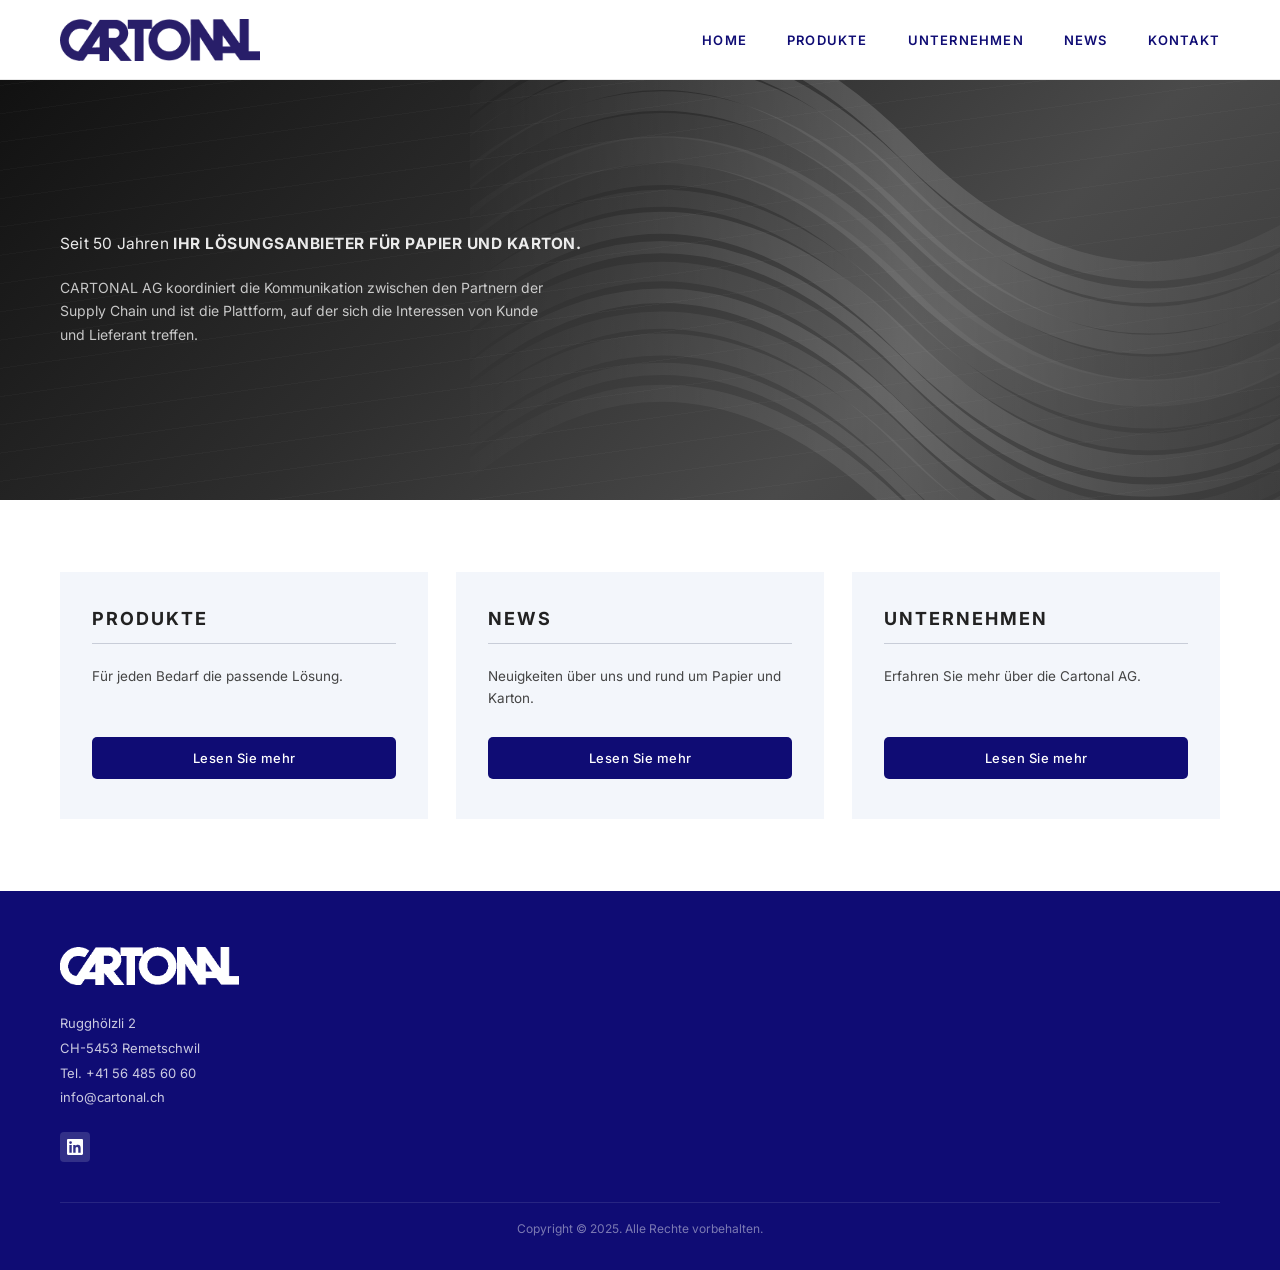
==== index.html @ 162fbcc3 "Initial commit: Cartonal AG website" ====
<!DOCTYPE html>
<html lang="de">
<head>
<meta charset="UTF-8">
<meta name="viewport" content="width=device-width, initial-scale=1.0">
<title>CARTONAL AG - Ihre Drehscheibe für Papier und Karton</title>
<meta name="description" content="CARTONAL AG – seit 1973 Ihr führender Partner für Papier und Karton in der Schweiz. Verpackung, Grafisch, Spezialitäten.">
<link href="https://fonts.googleapis.com/css2?family=Inter:wght@500;600;700&display=swap" rel="stylesheet">
<link rel="stylesheet" href="style.css">
</head>
<body>

<!-- HEADER -->
<header>
  <a href="index.html"><img src="logo.png" alt="Cartonal AG" class="logo-img" width="200" height="42"></a>
  <button class="hamburger" onclick="document.querySelector('nav').classList.toggle('open')" aria-label="Menu">
    <span></span><span></span><span></span>
  </button>
  <nav>
    <div class="nav-item"><a href="index.html">HOME</a></div>
    <div class="nav-item">
      <a href="produkte.html">PRODUKTE</a>
      <div class="dropdown">
        <a href="verpackung.html">Verpackung</a>
        <a href="grafisch.html">Grafisch</a>
        <a href="spezialitaten.html">Spezialitäten</a>
      </div>
    </div>
    <div class="nav-item">
      <a href="unternehmen.html">UNTERNEHMEN</a>
      <div class="dropdown">
        <a href="unternehmen.html">Über uns</a>
      </div>
    </div>
    <div class="nav-item"><a href="news.html">NEWS</a></div>
    <div class="nav-item"><a href="kontakt.html">KONTAKT</a></div>
  </nav>
</header>

<!-- HERO -->
<section class="hero">
  <div class="hero-bg"></div>
  <div class="hero-waves">
    <svg viewBox="0 0 800 500" preserveAspectRatio="xMidYMid slice" xmlns="http://www.w3.org/2000/svg">
      <defs>
        <linearGradient id="wg1" x1="0" y1="0" x2="1" y2="0">
          <stop offset="0%" stop-color="#888" stop-opacity="0"/>
          <stop offset="50%" stop-color="#aaa" stop-opacity="0.6"/>
          <stop offset="100%" stop-color="#666" stop-opacity="0.2"/>
        </linearGradient>
        <linearGradient id="wg2" x1="0" y1="0" x2="1" y2="0">
          <stop offset="0%" stop-color="#777" stop-opacity="0"/>
          <stop offset="50%" stop-color="#999" stop-opacity="0.5"/>
          <stop offset="100%" stop-color="#555" stop-opacity="0.1"/>
        </linearGradient>
      </defs>
      <path d="M0,250 Q200,50 400,250 Q600,450 800,250" stroke="url(#wg1)" stroke-width="18" fill="none"/>
      <path d="M0,230 Q200,30 400,230 Q600,430 800,230" stroke="url(#wg2)" stroke-width="14" fill="none"/>
      <path d="M0,270 Q200,70 400,270 Q600,470 800,270" stroke="url(#wg1)" stroke-width="10" fill="none"/>
      <path d="M0,210 Q200,10 400,210 Q600,410 800,210" stroke="url(#wg2)" stroke-width="18" fill="none"/>
      <path d="M0,190 Q200,-10 400,190 Q600,390 800,190" stroke="url(#wg1)" stroke-width="22" fill="none"/>
      <path d="M0,290 Q200,90 400,290 Q600,490 800,290" stroke="url(#wg2)" stroke-width="16" fill="none"/>
      <path d="M0,310 Q200,110 400,310 Q600,510 800,310" stroke="url(#wg1)" stroke-width="12" fill="none"/>
      <path d="M0,170 Q200,-30 400,170 Q600,370 800,170" stroke="url(#wg2)" stroke-width="20" fill="none"/>
      <path d="M0,150 Q200,-50 400,150 Q600,350 800,150" stroke="url(#wg1)" stroke-width="16" fill="none"/>
      <path d="M0,330 Q200,130 400,330 Q600,530 800,330" stroke="url(#wg2)" stroke-width="14" fill="none"/>
      <path d="M0,130 Q200,-70 400,130 Q600,330 800,130" stroke="url(#wg1)" stroke-width="22" fill="none"/>
      <path d="M0,350 Q200,150 400,350 Q600,550 800,350" stroke="url(#wg2)" stroke-width="18" fill="none"/>
      <path d="M0,110 Q200,-90 400,110 Q600,310 800,110" stroke="url(#wg1)" stroke-width="12" fill="none"/>
      <path d="M0,370 Q200,170 400,370 Q600,570 800,370" stroke="url(#wg2)" stroke-width="10" fill="none"/>
      <path d="M0,90  Q200,-110 400,90 Q600,290 800,90"  stroke="url(#wg1)" stroke-width="16" fill="none"/>
      <path d="M0,390 Q200,190 400,390 Q600,590 800,390" stroke="url(#wg2)" stroke-width="14" fill="none"/>
    </svg>
  </div>
  <div class="hero-content">
    <p class="tagline">Seit 50 Jahren <strong>IHR LÖSUNGSANBIETER FÜR PAPIER UND KARTON.</strong></p>
    <p class="body">CARTONAL AG koordiniert die Kommunikation zwischen den Partnern der Supply Chain und ist die Plattform, auf der sich die Interessen von Kunde und Lieferant treffen.</p>
  </div>
</section>

<!-- CARDS -->
<section class="cards-section">
  <div class="card">
    <h2>Produkte</h2>
    <div class="divider"></div>
    <p>Für jeden Bedarf die passende Lösung.</p>
    <a href="produkte.html" class="btn btn-block">Lesen Sie mehr</a>
  </div>
  <div class="card">
    <h2>News</h2>
    <div class="divider"></div>
    <p>Neuigkeiten über uns und rund um Papier und Karton.</p>
    <a href="news.html" class="btn btn-block">Lesen Sie mehr</a>
  </div>
  <div class="card">
    <h2>Unternehmen</h2>
    <div class="divider"></div>
    <p>Erfahren Sie mehr über die Cartonal AG.</p>
    <a href="unternehmen.html" class="btn btn-block">Lesen Sie mehr</a>
  </div>
</section>

<!-- FOOTER -->
<footer>
  <a href="index.html">
    <img src="logo-weiss.png" alt="Cartonal" class="footer-logo-img">
  </a>
  <div class="footer-address">
    Rugghölzli 2<br>
    CH-5453 Remetschwil<br>
    Tel. +41 56 485 60 60<br>
    <a href="mailto:info@cartonal.ch">info@cartonal.ch</a>
  </div>
  <a href="https://www.linkedin.com/company/cartonal-ag/" target="_blank" class="linkedin-icon" title="LinkedIn">
    <svg viewBox="0 0 24 24" xmlns="http://www.w3.org/2000/svg">
      <path d="M20.447 20.452h-3.554v-5.569c0-1.328-.027-3.037-1.852-3.037-1.853 0-2.136 1.445-2.136 2.939v5.667H9.351V9h3.414v1.561h.046c.477-.9 1.637-1.85 3.37-1.85 3.601 0 4.267 2.37 4.267 5.455v6.286zM5.337 7.433a2.062 2.062 0 0 1-2.063-2.065 2.064 2.064 0 1 1 2.063 2.065zm1.782 13.019H3.555V9h3.564v11.452zM22.225 0H1.771C.792 0 0 .774 0 1.729v20.542C0 23.227.792 24 1.771 24h20.451C23.2 24 24 23.227 24 22.271V1.729C24 .774 23.2 0 22.222 0h.003z"/>
    </svg>
  </a>
  <div class="copyright">Copyright &copy; 2025. Alle Rechte vorbehalten.</div>
</footer>

</body>
</html>
---- style.css ----
*, *::before, *::after { box-sizing: border-box; margin: 0; padding: 0; }

:root {
  --navy: #0f0c74;
  --navy-dark: #0b0960;
  --gray-bg: #f3f6fb;
  --text: #313131;
  --text-light: #555;
}

body {
  font-family: 'Inter', sans-serif;
  color: var(--text);
  background: #fff;
}

/* ── HEADER ── */
header {
  display: flex;
  align-items: center;
  justify-content: space-between;
  padding: 0 60px;
  height: 80px;
  background: #fff;
  border-bottom: 1px solid #e8e8e8;
  position: sticky;
  top: 0;
  z-index: 100;
}

.logo-img {
  width: 200px;
  height: 42px;
  display: block;
}

nav {
  display: flex;
  align-items: center;
  gap: 40px;
}

nav .nav-item {
  position: relative;
}

nav a {
  font-size: 13px;
  font-weight: 600;
  letter-spacing: 1.2px;
  text-transform: uppercase;
  color: var(--navy);
  text-decoration: none;
  display: flex;
  align-items: center;
  gap: 5px;
  transition: opacity .2s;
  padding: 4px 0;
}

nav a:hover { opacity: .65; }

/* Dropdown */
.dropdown {
  position: absolute;
  top: 100%;
  left: 0;
  min-width: 180px;
  background: #fff;
  border: 1px solid #e8e8e8;
  box-shadow: 0 8px 24px rgba(0,0,0,0.10);
  display: none;
  flex-direction: column;
  padding: 10px 0 6px;
  z-index: 200;
}

.nav-item:hover .dropdown { display: flex; }

.dropdown a {
  font-size: 12.5px;
  font-weight: 500;
  letter-spacing: 0.8px;
  color: var(--text);
  padding: 10px 20px;
  display: block;
  text-transform: none;
  transition: background .15s;
}

.dropdown a:hover {
  background: var(--gray-bg);
  opacity: 1;
}

/* Hamburger (mobile) */
.hamburger {
  display: none;
  flex-direction: column;
  gap: 5px;
  cursor: pointer;
  background: none;
  border: none;
  padding: 4px;
}
.hamburger span {
  display: block;
  width: 24px;
  height: 2px;
  background: var(--navy);
  transition: all .25s;
}

/* ── HERO ── */
.hero {
  position: relative;
  height: 420px;
  background: #2a2a2a;
  overflow: hidden;
  display: flex;
  align-items: center;
}

.hero-bg {
  position: absolute;
  inset: 0;
  background:
    repeating-linear-gradient(
      -8deg,
      rgba(255,255,255,0.025) 0px,
      rgba(255,255,255,0.025) 1px,
      transparent 1px,
      transparent 28px
    ),
    linear-gradient(135deg, #111111 0%, #2e2e2e 40%, #4a4a4a 70%, #3a3a3a 100%);
}

.hero-waves {
  position: absolute;
  right: -60px;
  top: -40px;
  width: 68%;
  height: 145%;
  opacity: 0.5;
}

.hero-waves svg {
  width: 100%;
  height: 100%;
}

.hero-content {
  position: relative;
  z-index: 2;
  padding: 0 60px;
  max-width: 680px;
}

.hero-content p.tagline {
  font-size: 15.5px;
  color: rgba(255,255,255,0.90);
  margin-bottom: 20px;
  line-height: 1.45;
  letter-spacing: 0.2px;
}

.hero-content p.tagline strong {
  font-weight: 700;
  letter-spacing: 0.5px;
}

.hero-content p.body {
  font-size: 14px;
  color: rgba(255,255,255,0.75);
  line-height: 1.7;
  max-width: 500px;
}

/* ── HOME CARDS ── */
.cards-section {
  padding: 72px 60px;
  display: flex;
  justify-content: center;
  gap: 28px;
}

.card {
  background: var(--gray-bg);
  padding: 36px 32px 40px;
  flex: 1;
  max-width: 380px;
  min-height: 240px;
  display: flex;
  flex-direction: column;
}

.card h2 {
  font-size: 18px;
  font-weight: 700;
  letter-spacing: 2px;
  color: #222;
  text-transform: uppercase;
  margin-bottom: 14px;
}

.card .divider {
  width: 100%;
  height: 1px;
  background: #c8cdd8;
  margin-bottom: 22px;
}

.card p {
  font-size: 13.5px;
  color: #444;
  line-height: 1.6;
  flex: 1;
  margin-bottom: 28px;
}

.btn {
  display: inline-block;
  padding: 13px 28px;
  background: var(--navy);
  color: #fff !important;
  font-family: 'Inter', sans-serif;
  font-size: 13px;
  font-weight: 500;
  letter-spacing: .5px;
  text-align: center;
  border: none;
  cursor: pointer;
  text-decoration: none;
  border-radius: 5px;
  transition: background .2s;
}

.btn:hover { background: var(--navy-dark); }

.btn-block {
  display: block;
  width: 100%;
}

/* ── PAGE CONTENT ── */
.page-content {
  max-width: 1200px;
  margin: 0 auto;
  padding: 56px 60px 80px;
}

.page-content h1 {
  color: var(--navy);
  font-size: 36px;
  font-weight: 700;
  margin-bottom: 18px;
}

.page-content h2 {
  color: var(--navy);
  font-size: 32px;
  font-weight: 700;
  margin-bottom: 16px;
  margin-top: 48px;
}

.page-content h3 {
  color: var(--navy);
  font-size: 20px;
  font-weight: 700;
  margin-bottom: 12px;
  margin-top: 32px;
}

.page-content p {
  font-size: 14.5px;
  line-height: 1.75;
  color: var(--text);
  margin-bottom: 16px;
}

.page-content a {
  color: var(--navy);
}

.page-content ul {
  padding-left: 22px;
  margin-bottom: 20px;
}

.page-content ul li {
  font-size: 14.5px;
  line-height: 1.75;
  margin-bottom: 10px;
  color: var(--text);
}

/* ── MEDIA TEXT ── */
.media-text {
  display: grid;
  grid-template-columns: 1fr 1fr;
  gap: 48px;
  align-items: center;
  margin-bottom: 56px;
}

.media-text.media-right .media-text__media { order: 2; }
.media-text.media-right .media-text__content { order: 1; }

.media-text__media img {
  width: 100%;
  height: 320px;
  object-fit: cover;
  display: block;
}

.media-text__content {
  padding: 8px 0;
}

/* ── SEPARATOR ── */
.separator {
  border: none;
  border-top: 1px solid #d0d5e0;
  margin: 40px 0 28px;
}

/* ── CTA BLOCK ── */
.cta-block {
  margin-top: 8px;
}

.cta-block p {
  font-size: 14px;
  margin-bottom: 14px;
  color: var(--text);
}

/* ── PRODUKTE GRID ── */
.products-grid {
  display: grid;
  grid-template-columns: repeat(3, 1fr);
  gap: 28px;
  margin-top: 32px;
}

.product-tile {
  position: relative;
  overflow: hidden;
  min-height: 240px;
  display: flex;
  align-items: flex-end;
}

.product-tile img {
  position: absolute;
  inset: 0;
  width: 100%;
  height: 100%;
  object-fit: cover;
}

.product-tile .tile-overlay {
  position: relative;
  z-index: 2;
  width: 100%;
  padding: 24px 20px;
  background: linear-gradient(to top, rgba(0,0,0,0.7) 0%, transparent 100%);
}

.product-tile .tile-btn {
  display: inline-block;
  padding: 10px 22px;
  background: var(--navy);
  color: #fff;
  font-size: 13px;
  font-weight: 600;
  letter-spacing: 1px;
  text-decoration: none;
  border-radius: 4px;
  transition: background .2s;
}

.product-tile .tile-btn:hover { background: var(--navy-dark); }

/* ── DOWNLOADS ── */
.downloads {
  display: flex;
  flex-wrap: wrap;
  gap: 12px;
  margin-top: 8px;
}

/* ── CONTACT LAYOUT ── */
.contact-grid {
  display: grid;
  grid-template-columns: 1fr 1fr;
  gap: 64px;
  margin-top: 8px;
}

.contact-info h2 {
  font-size: 22px;
  color: var(--navy);
  margin-bottom: 20px;
  margin-top: 0;
}

.contact-info p {
  font-size: 14.5px;
  line-height: 1.9;
  margin-bottom: 6px;
}

.contact-info a {
  color: var(--navy);
  text-decoration: none;
}

.contact-info a:hover { text-decoration: underline; }

.contact-form {
  display: flex;
  flex-direction: column;
  gap: 16px;
}

.contact-form h2 {
  font-size: 22px;
  color: var(--navy);
  margin-bottom: 4px;
  margin-top: 0;
}

.form-row {
  display: grid;
  grid-template-columns: 1fr 1fr;
  gap: 16px;
}

.form-group {
  display: flex;
  flex-direction: column;
  gap: 6px;
}

.form-group label {
  font-size: 13px;
  font-weight: 600;
  color: rgba(0,0,0,0.85);
  letter-spacing: 0.3px;
}

.form-group input,
.form-group textarea,
.form-group select {
  padding: 10px 14px;
  border: 1px solid rgba(0,0,0,0.25);
  border-radius: 3px;
  font-family: 'Inter', sans-serif;
  font-size: 14px;
  color: rgba(0,0,0,0.7);
  background: #fff;
  outline: none;
  transition: border-color .2s;
}

.form-group input:focus,
.form-group textarea:focus {
  border-color: var(--navy);
}

.form-group textarea {
  resize: vertical;
  min-height: 120px;
}

.form-submit {
  margin-top: 4px;
}

/* ── NEWS ITEMS ── */
.news-item {
  display: grid;
  grid-template-columns: 320px 1fr;
  gap: 48px;
  align-items: center;
  margin-bottom: 48px;
  padding-bottom: 48px;
  border-bottom: 1px solid #e8e8e8;
}

.news-item:last-of-type {
  border-bottom: none;
}

.news-item img {
  width: 100%;
  height: 220px;
  object-fit: cover;
}

.news-item h2 {
  font-size: 20px;
  color: var(--navy);
  margin-bottom: 12px;
  margin-top: 0;
}

.news-item p {
  font-size: 14.5px;
  line-height: 1.7;
  color: var(--text);
}

/* ── FOOTER ── */
footer {
  background: var(--navy);
  padding: 56px 60px 34px;
  color: rgba(255,255,255,0.85);
}

.footer-logo-img {
  height: 38px;
  width: auto;
  display: block;
  margin-bottom: 26px;
  filter: brightness(0) invert(1);
}

.footer-address {
  font-size: 13px;
  line-height: 1.9;
  color: rgba(255,255,255,0.78);
  margin-bottom: 22px;
}

.footer-address a {
  color: rgba(255,255,255,0.78);
  text-decoration: none;
}

.footer-address a:hover { text-decoration: underline; }

.linkedin-icon {
  display: inline-flex;
  align-items: center;
  justify-content: center;
  width: 30px;
  height: 30px;
  background: rgba(255,255,255,0.15);
  border-radius: 4px;
  cursor: pointer;
  transition: background .2s;
  margin-bottom: 40px;
  text-decoration: none;
}

.linkedin-icon:hover { background: rgba(255,255,255,0.28); }

.linkedin-icon svg {
  width: 16px;
  height: 16px;
  fill: #fff;
}

.copyright {
  text-align: center;
  font-size: 12px;
  color: rgba(255,255,255,0.45);
  padding-top: 18px;
  border-top: 1px solid rgba(255,255,255,0.1);
}

/* ── RESPONSIVE ── */
@media (max-width: 900px) {
  header { padding: 0 24px; }

  nav { display: none; }
  nav.open { display: flex; flex-direction: column; position: absolute; top: 80px; left: 0; right: 0; background: #fff; border-bottom: 1px solid #e8e8e8; padding: 16px 24px 24px; gap: 0; z-index: 200; }
  nav.open .nav-item { width: 100%; }
  nav.open .nav-item > a { padding: 12px 0; border-bottom: 1px solid #f0f0f0; }
  nav.open .dropdown { position: static; display: flex; box-shadow: none; border: none; padding: 0 0 0 16px; }

  .hamburger { display: flex; }

  .hero { height: auto; padding: 48px 24px; }
  .hero-content { padding: 0; max-width: 100%; }
  .hero-waves { display: none; }

  .cards-section { flex-direction: column; padding: 40px 24px; align-items: center; }
  .card { max-width: 100%; width: 100%; }

  .page-content { padding: 36px 24px 60px; }
  .page-header { padding: 32px 24px 24px; }

  .media-text { grid-template-columns: 1fr; gap: 24px; }
  .media-text.media-right .media-text__media { order: 0; }
  .media-text.media-right .media-text__content { order: 0; }

  .products-grid { grid-template-columns: 1fr 1fr; }

  .contact-grid { grid-template-columns: 1fr; gap: 36px; }

  .news-item { grid-template-columns: 1fr; gap: 20px; }

  footer { padding: 40px 24px 24px; }
}

@media (max-width: 560px) {
  .products-grid { grid-template-columns: 1fr; }
  .form-row { grid-template-columns: 1fr; }
}
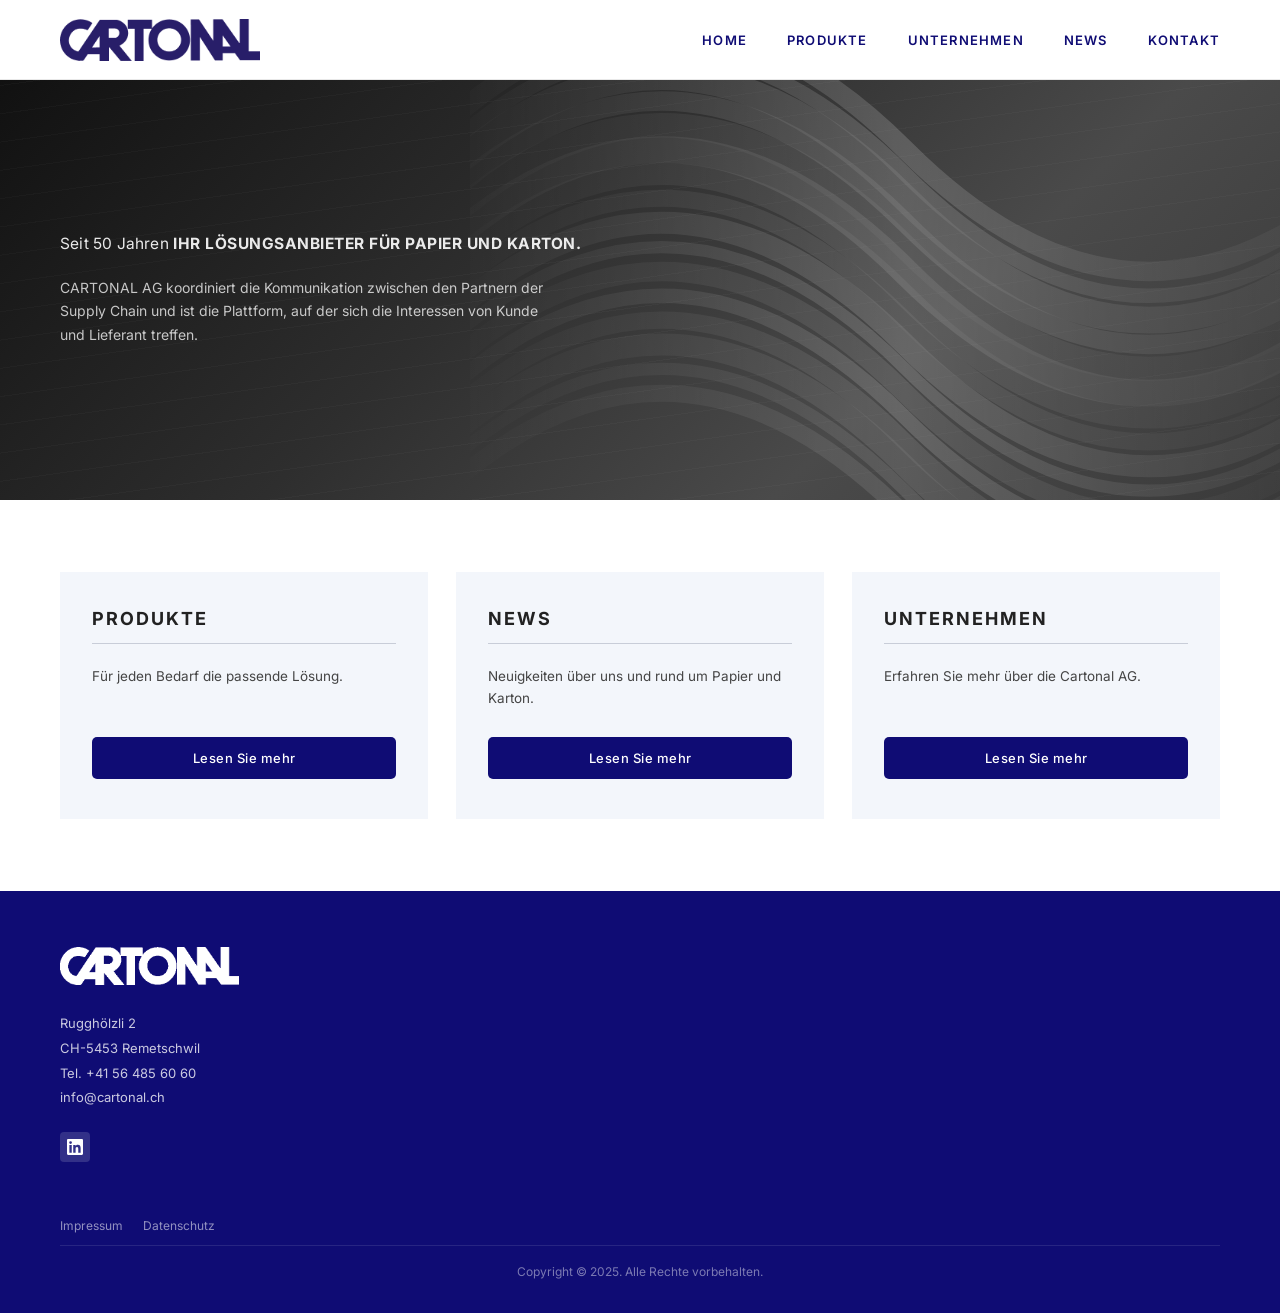
==== commit b76880d9: "Add Datenschutz page, footer links on all pages, fix datenschutz link in form" ====
--- a/index.html
+++ b/index.html
@@ -116,6 +116,7 @@
       <path d="M20.447 20.452h-3.554v-5.569c0-1.328-.027-3.037-1.852-3.037-1.853 0-2.136 1.445-2.136 2.939v5.667H9.351V9h3.414v1.561h.046c.477-.9 1.637-1.85 3.37-1.85 3.601 0 4.267 2.37 4.267 5.455v6.286zM5.337 7.433a2.062 2.062 0 0 1-2.063-2.065 2.064 2.064 0 1 1 2.063 2.065zm1.782 13.019H3.555V9h3.564v11.452zM22.225 0H1.771C.792 0 0 .774 0 1.729v20.542C0 23.227.792 24 1.771 24h20.451C23.2 24 24 23.227 24 22.271V1.729C24 .774 23.2 0 22.222 0h.003z"/>
     </svg>
   </a>
+  <div class="footer-links"><a href="impressum.html">Impressum</a><a href="datenschutz.html">Datenschutz</a></div>
   <div class="copyright">Copyright &copy; 2025. Alle Rechte vorbehalten.</div>
 </footer>
 
--- a/style.css
+++ b/style.css
@@ -479,6 +479,14 @@
   margin-top: 4px;
 }
 
+.field-error {
+  display: block;
+  font-size: 12px;
+  color: #c0392b;
+  margin-top: 4px;
+  min-height: 16px;
+}
+
 /* ── NEWS ITEMS ── */
 .news-item {
   display: grid;
@@ -564,6 +572,21 @@
   fill: #fff;
 }
 
+.footer-links {
+  display: flex;
+  gap: 20px;
+  margin-bottom: 12px;
+  margin-top: 16px;
+}
+
+.footer-links a {
+  font-size: 12px;
+  color: rgba(255,255,255,0.55);
+  text-decoration: none;
+}
+
+.footer-links a:hover { color: #fff; text-decoration: underline; }
+
 .copyright {
   text-align: center;
   font-size: 12px;
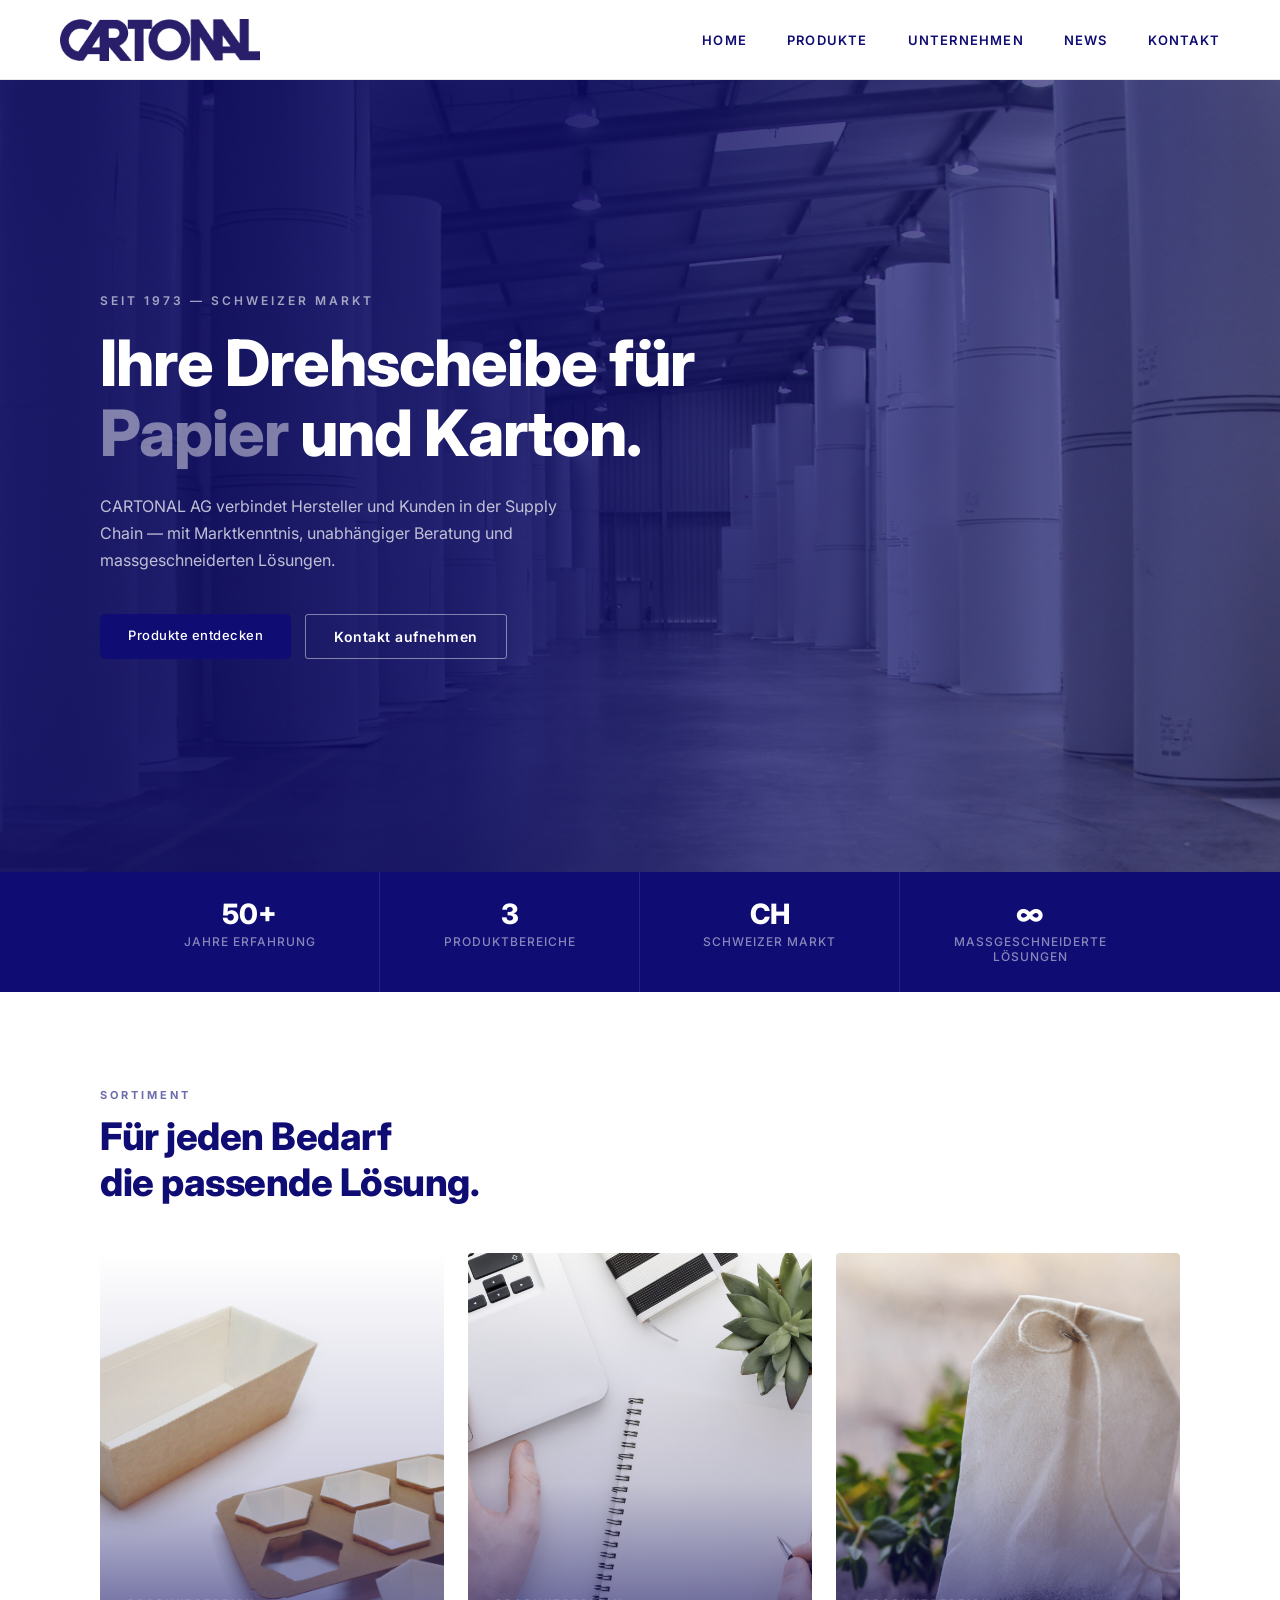
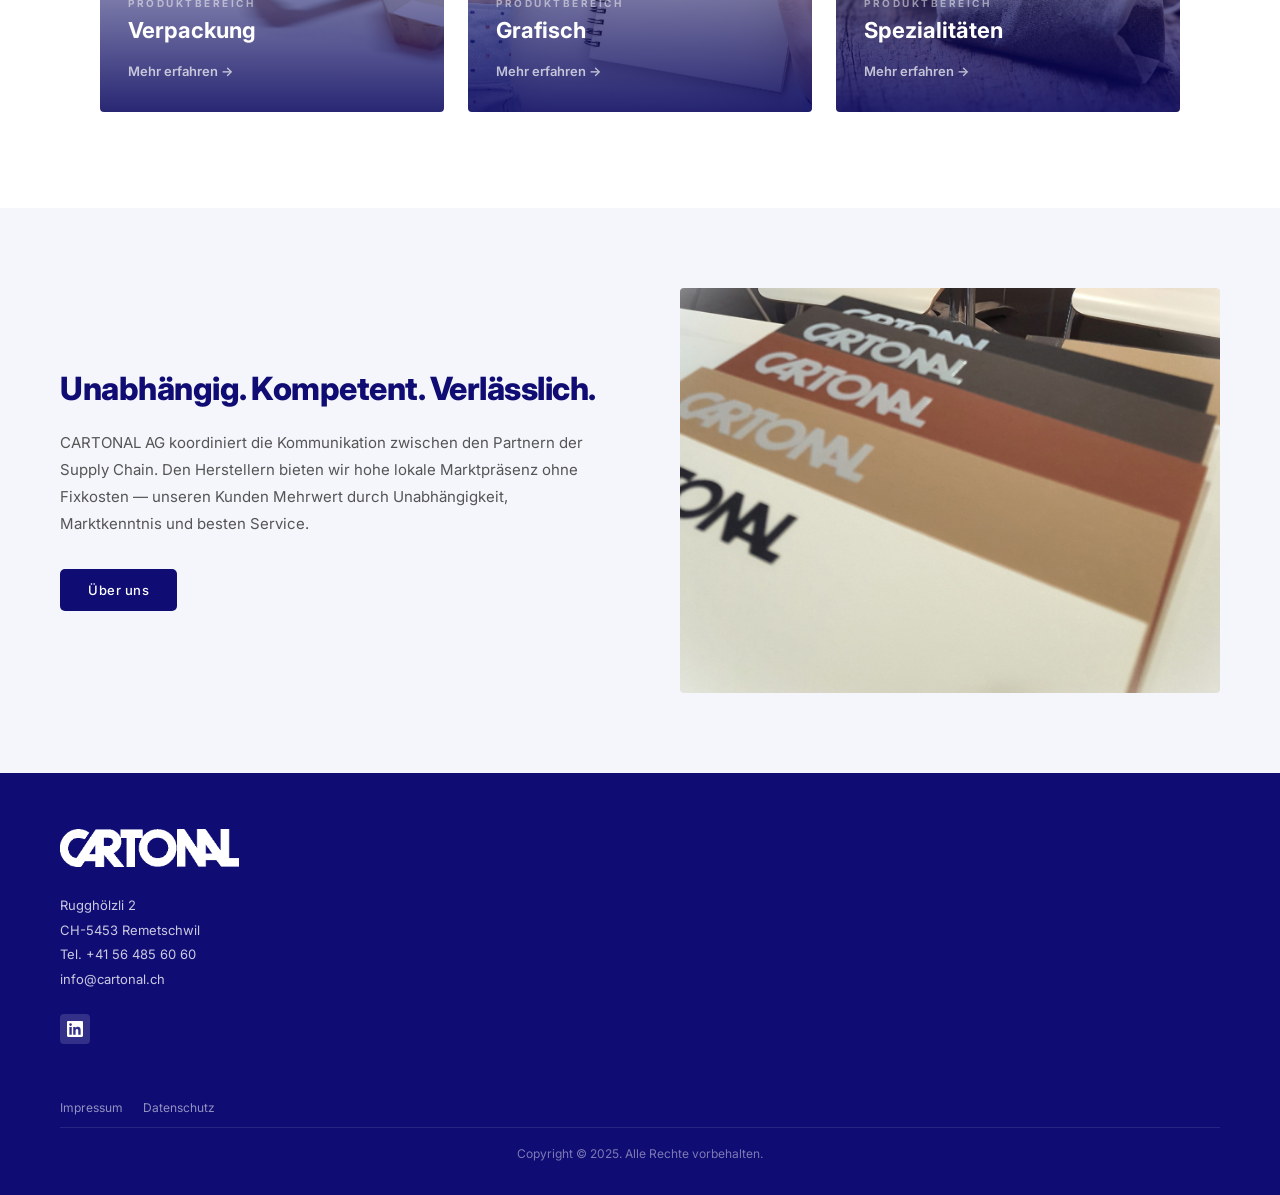
==== commit 2361b33d: "Redesign homepage: full hero image, stats bar, image product cards, info strip" ====
--- a/index.html
+++ b/index.html
@@ -5,8 +5,296 @@
 <meta name="viewport" content="width=device-width, initial-scale=1.0">
 <title>CARTONAL AG - Ihre Drehscheibe für Papier und Karton</title>
 <meta name="description" content="CARTONAL AG – seit 1973 Ihr führender Partner für Papier und Karton in der Schweiz. Verpackung, Grafisch, Spezialitäten.">
-<link href="https://fonts.googleapis.com/css2?family=Inter:wght@500;600;700&display=swap" rel="stylesheet">
+<link href="https://fonts.googleapis.com/css2?family=Inter:wght@400;500;600;700;800&display=swap" rel="stylesheet">
 <link rel="stylesheet" href="style.css">
+<style>
+
+/* ── HERO ─────────────────────────────────────────── */
+.hero {
+  position: relative;
+  height: 88vh;
+  min-height: 560px;
+  display: flex;
+  align-items: center;
+  overflow: hidden;
+}
+
+.hero-img {
+  position: absolute;
+  inset: 0;
+  width: 100%;
+  height: 100%;
+  object-fit: cover;
+  object-position: center;
+}
+
+.hero-overlay {
+  position: absolute;
+  inset: 0;
+  background: linear-gradient(100deg, rgba(11,9,96,0.88) 40%, rgba(11,9,96,0.45) 100%);
+}
+
+.hero-content {
+  position: relative;
+  z-index: 2;
+  max-width: 1200px;
+  width: 100%;
+  margin: 0 auto;
+  padding: 0 60px;
+}
+
+.hero-eyebrow {
+  font-size: 12px;
+  font-weight: 600;
+  letter-spacing: 3px;
+  text-transform: uppercase;
+  color: rgba(255,255,255,0.6);
+  margin-bottom: 20px;
+}
+
+.hero-title {
+  font-size: clamp(36px, 5vw, 64px);
+  font-weight: 800;
+  color: #fff;
+  line-height: 1.1;
+  max-width: 640px;
+  margin-bottom: 24px;
+  letter-spacing: -1px;
+}
+
+.hero-title span {
+  color: rgba(255,255,255,0.45);
+}
+
+.hero-sub {
+  font-size: 16px;
+  color: rgba(255,255,255,0.72);
+  max-width: 480px;
+  line-height: 1.7;
+  margin-bottom: 40px;
+}
+
+.hero-actions {
+  display: flex;
+  gap: 14px;
+  flex-wrap: wrap;
+}
+
+.btn-outline {
+  display: inline-block;
+  padding: 13px 28px;
+  border: 1.5px solid rgba(255,255,255,0.45);
+  color: #fff;
+  font-size: 14px;
+  font-weight: 600;
+  letter-spacing: 0.5px;
+  text-decoration: none;
+  border-radius: 3px;
+  transition: border-color .2s, background .2s;
+}
+.btn-outline:hover {
+  border-color: #fff;
+  background: rgba(255,255,255,0.08);
+}
+
+/* ── STATS BAR ────────────────────────────────────── */
+.stats-bar {
+  background: var(--navy);
+  display: flex;
+  justify-content: center;
+  gap: 0;
+}
+
+.stat {
+  flex: 1;
+  max-width: 260px;
+  text-align: center;
+  padding: 28px 20px;
+  border-right: 1px solid rgba(255,255,255,0.1);
+}
+.stat:last-child { border-right: none; }
+
+.stat-number {
+  font-size: 28px;
+  font-weight: 800;
+  color: #fff;
+  line-height: 1;
+  margin-bottom: 6px;
+}
+
+.stat-label {
+  font-size: 12px;
+  font-weight: 500;
+  color: rgba(255,255,255,0.5);
+  letter-spacing: 1px;
+  text-transform: uppercase;
+}
+
+/* ── PRODUCT CARDS ────────────────────────────────── */
+.products-section {
+  padding: 96px 60px;
+  max-width: 1200px;
+  margin: 0 auto;
+}
+
+.section-label {
+  font-size: 11px;
+  font-weight: 700;
+  letter-spacing: 3px;
+  text-transform: uppercase;
+  color: var(--navy);
+  margin-bottom: 12px;
+  opacity: 0.6;
+}
+
+.section-title {
+  font-size: clamp(26px, 3vw, 38px);
+  font-weight: 800;
+  color: var(--navy);
+  letter-spacing: -0.5px;
+  margin-bottom: 48px;
+  line-height: 1.2;
+}
+
+.product-grid {
+  display: grid;
+  grid-template-columns: repeat(3, 1fr);
+  gap: 24px;
+}
+
+.product-card {
+  position: relative;
+  overflow: hidden;
+  border-radius: 4px;
+  text-decoration: none;
+  display: block;
+  aspect-ratio: 3/4;
+  background: #111;
+}
+
+.product-card img {
+  width: 100%;
+  height: 100%;
+  object-fit: cover;
+  display: block;
+  transition: transform .5s ease;
+}
+
+.product-card:hover img {
+  transform: scale(1.05);
+}
+
+.product-card-overlay {
+  position: absolute;
+  inset: 0;
+  background: linear-gradient(to top, rgba(11,9,96,0.88) 0%, rgba(11,9,96,0.2) 50%, transparent 100%);
+  transition: background .3s;
+}
+
+.product-card:hover .product-card-overlay {
+  background: linear-gradient(to top, rgba(11,9,96,0.95) 0%, rgba(11,9,96,0.35) 60%, transparent 100%);
+}
+
+.product-card-body {
+  position: absolute;
+  bottom: 0;
+  left: 0;
+  right: 0;
+  padding: 32px 28px;
+}
+
+.product-card-tag {
+  font-size: 10px;
+  font-weight: 700;
+  letter-spacing: 2.5px;
+  text-transform: uppercase;
+  color: rgba(255,255,255,0.5);
+  margin-bottom: 8px;
+}
+
+.product-card-title {
+  font-size: 22px;
+  font-weight: 700;
+  color: #fff;
+  margin-bottom: 16px;
+  line-height: 1.2;
+}
+
+.product-card-arrow {
+  display: inline-flex;
+  align-items: center;
+  gap: 8px;
+  font-size: 13px;
+  font-weight: 600;
+  color: rgba(255,255,255,0.7);
+  transition: color .2s, gap .2s;
+}
+.product-card:hover .product-card-arrow {
+  color: #fff;
+  gap: 12px;
+}
+
+/* ── INFO STRIP ───────────────────────────────────── */
+.info-strip {
+  background: #f4f6fb;
+  padding: 80px 60px;
+}
+
+.info-strip-inner {
+  max-width: 1200px;
+  margin: 0 auto;
+  display: grid;
+  grid-template-columns: 1fr 1fr;
+  gap: 80px;
+  align-items: center;
+}
+
+.info-strip-text h2 {
+  font-size: clamp(24px, 2.5vw, 34px);
+  font-weight: 800;
+  color: var(--navy);
+  letter-spacing: -0.5px;
+  line-height: 1.25;
+  margin-bottom: 20px;
+}
+
+.info-strip-text p {
+  font-size: 15px;
+  color: #555;
+  line-height: 1.8;
+  margin-bottom: 32px;
+}
+
+.info-strip-img {
+  border-radius: 4px;
+  overflow: hidden;
+  aspect-ratio: 4/3;
+}
+.info-strip-img img {
+  width: 100%;
+  height: 100%;
+  object-fit: cover;
+  display: block;
+}
+
+/* ── RESPONSIVE ───────────────────────────────────── */
+@media (max-width: 900px) {
+  .hero-content { padding: 0 24px; }
+  .stats-bar { flex-wrap: wrap; }
+  .stat { flex: 1 1 50%; border-right: none; border-bottom: 1px solid rgba(255,255,255,0.1); }
+  .products-section { padding: 60px 24px; }
+  .product-grid { grid-template-columns: 1fr; gap: 16px; }
+  .product-card { aspect-ratio: 16/9; }
+  .info-strip { padding: 60px 24px; }
+  .info-strip-inner { grid-template-columns: 1fr; gap: 40px; }
+  .info-strip-img { order: -1; }
+}
+
+@media (max-width: 560px) {
+  .hero { height: 100svh; }
+  .hero-title { font-size: 32px; }
+}
+</style>
 </head>
 <body>
 
@@ -39,66 +327,92 @@
 
 <!-- HERO -->
 <section class="hero">
-  <div class="hero-bg"></div>
-  <div class="hero-waves">
-    <svg viewBox="0 0 800 500" preserveAspectRatio="xMidYMid slice" xmlns="http://www.w3.org/2000/svg">
-      <defs>
-        <linearGradient id="wg1" x1="0" y1="0" x2="1" y2="0">
-          <stop offset="0%" stop-color="#888" stop-opacity="0"/>
-          <stop offset="50%" stop-color="#aaa" stop-opacity="0.6"/>
-          <stop offset="100%" stop-color="#666" stop-opacity="0.2"/>
-        </linearGradient>
-        <linearGradient id="wg2" x1="0" y1="0" x2="1" y2="0">
-          <stop offset="0%" stop-color="#777" stop-opacity="0"/>
-          <stop offset="50%" stop-color="#999" stop-opacity="0.5"/>
-          <stop offset="100%" stop-color="#555" stop-opacity="0.1"/>
-        </linearGradient>
-      </defs>
-      <path d="M0,250 Q200,50 400,250 Q600,450 800,250" stroke="url(#wg1)" stroke-width="18" fill="none"/>
-      <path d="M0,230 Q200,30 400,230 Q600,430 800,230" stroke="url(#wg2)" stroke-width="14" fill="none"/>
-      <path d="M0,270 Q200,70 400,270 Q600,470 800,270" stroke="url(#wg1)" stroke-width="10" fill="none"/>
-      <path d="M0,210 Q200,10 400,210 Q600,410 800,210" stroke="url(#wg2)" stroke-width="18" fill="none"/>
-      <path d="M0,190 Q200,-10 400,190 Q600,390 800,190" stroke="url(#wg1)" stroke-width="22" fill="none"/>
-      <path d="M0,290 Q200,90 400,290 Q600,490 800,290" stroke="url(#wg2)" stroke-width="16" fill="none"/>
-      <path d="M0,310 Q200,110 400,310 Q600,510 800,310" stroke="url(#wg1)" stroke-width="12" fill="none"/>
-      <path d="M0,170 Q200,-30 400,170 Q600,370 800,170" stroke="url(#wg2)" stroke-width="20" fill="none"/>
-      <path d="M0,150 Q200,-50 400,150 Q600,350 800,150" stroke="url(#wg1)" stroke-width="16" fill="none"/>
-      <path d="M0,330 Q200,130 400,330 Q600,530 800,330" stroke="url(#wg2)" stroke-width="14" fill="none"/>
-      <path d="M0,130 Q200,-70 400,130 Q600,330 800,130" stroke="url(#wg1)" stroke-width="22" fill="none"/>
-      <path d="M0,350 Q200,150 400,350 Q600,550 800,350" stroke="url(#wg2)" stroke-width="18" fill="none"/>
-      <path d="M0,110 Q200,-90 400,110 Q600,310 800,110" stroke="url(#wg1)" stroke-width="12" fill="none"/>
-      <path d="M0,370 Q200,170 400,370 Q600,570 800,370" stroke="url(#wg2)" stroke-width="10" fill="none"/>
-      <path d="M0,90  Q200,-110 400,90 Q600,290 800,90"  stroke="url(#wg1)" stroke-width="16" fill="none"/>
-      <path d="M0,390 Q200,190 400,390 Q600,590 800,390" stroke="url(#wg2)" stroke-width="14" fill="none"/>
-    </svg>
-  </div>
+  <img class="hero-img" src="Lagerhalle_Papier.jpg" alt="Cartonal Lagerhalle">
+  <div class="hero-overlay"></div>
   <div class="hero-content">
-    <p class="tagline">Seit 50 Jahren <strong>IHR LÖSUNGSANBIETER FÜR PAPIER UND KARTON.</strong></p>
-    <p class="body">CARTONAL AG koordiniert die Kommunikation zwischen den Partnern der Supply Chain und ist die Plattform, auf der sich die Interessen von Kunde und Lieferant treffen.</p>
+    <p class="hero-eyebrow">Seit 1973 — Schweizer Markt</p>
+    <h1 class="hero-title">Ihre Drehscheibe für <span>Papier</span> und Karton.</h1>
+    <p class="hero-sub">CARTONAL AG verbindet Hersteller und Kunden in der Supply Chain — mit Marktkenntnis, unabhängiger Beratung und massgeschneiderten Lösungen.</p>
+    <div class="hero-actions">
+      <a href="produkte.html" class="btn">Produkte entdecken</a>
+      <a href="kontakt.html" class="btn-outline">Kontakt aufnehmen</a>
+    </div>
   </div>
 </section>
 
-<!-- CARDS -->
-<section class="cards-section">
-  <div class="card">
-    <h2>Produkte</h2>
-    <div class="divider"></div>
-    <p>Für jeden Bedarf die passende Lösung.</p>
-    <a href="produkte.html" class="btn btn-block">Lesen Sie mehr</a>
-  </div>
-  <div class="card">
-    <h2>News</h2>
-    <div class="divider"></div>
-    <p>Neuigkeiten über uns und rund um Papier und Karton.</p>
-    <a href="news.html" class="btn btn-block">Lesen Sie mehr</a>
-  </div>
-  <div class="card">
-    <h2>Unternehmen</h2>
-    <div class="divider"></div>
-    <p>Erfahren Sie mehr über die Cartonal AG.</p>
-    <a href="unternehmen.html" class="btn btn-block">Lesen Sie mehr</a>
+<!-- STATS BAR -->
+<div class="stats-bar">
+  <div class="stat">
+    <div class="stat-number">50+</div>
+    <div class="stat-label">Jahre Erfahrung</div>
+  </div>
+  <div class="stat">
+    <div class="stat-number">3</div>
+    <div class="stat-label">Produktbereiche</div>
+  </div>
+  <div class="stat">
+    <div class="stat-number">CH</div>
+    <div class="stat-label">Schweizer Markt</div>
+  </div>
+  <div class="stat">
+    <div class="stat-number">∞</div>
+    <div class="stat-label">Massgeschneiderte Lösungen</div>
+  </div>
+</div>
+
+<!-- PRODUCTS -->
+<section class="products-section">
+  <p class="section-label">Sortiment</p>
+  <h2 class="section-title">Für jeden Bedarf<br>die passende Lösung.</h2>
+
+  <div class="product-grid">
+
+    <a href="verpackung.html" class="product-card">
+      <img src="Bakewell-1536x1024.jpg" alt="Verpackung">
+      <div class="product-card-overlay"></div>
+      <div class="product-card-body">
+        <p class="product-card-tag">Produktbereich</p>
+        <h3 class="product-card-title">Verpackung</h3>
+        <span class="product-card-arrow">Mehr erfahren →</span>
+      </div>
+    </a>
+
+    <a href="grafisch.html" class="product-card">
+      <img src="AdobeStock_276083721-scaled.jpeg" alt="Grafisch">
+      <div class="product-card-overlay"></div>
+      <div class="product-card-body">
+        <p class="product-card-tag">Produktbereich</p>
+        <h3 class="product-card-title">Grafisch</h3>
+        <span class="product-card-arrow">Mehr erfahren →</span>
+      </div>
+    </a>
+
+    <a href="spezialitaten.html" class="product-card">
+      <img src="AdobeStock_121027142-scaled.jpeg" alt="Spezialitäten">
+      <div class="product-card-overlay"></div>
+      <div class="product-card-body">
+        <p class="product-card-tag">Produktbereich</p>
+        <h3 class="product-card-title">Spezialitäten</h3>
+        <span class="product-card-arrow">Mehr erfahren →</span>
+      </div>
+    </a>
+
   </div>
 </section>
+
+<!-- INFO STRIP -->
+<div class="info-strip">
+  <div class="info-strip-inner">
+    <div class="info-strip-text">
+      <h2>Unabhängig. Kompetent. Verlässlich.</h2>
+      <p>CARTONAL AG koordiniert die Kommunikation zwischen den Partnern der Supply Chain. Den Herstellern bieten wir hohe lokale Marktpräsenz ohne Fixkosten — unseren Kunden Mehrwert durch Unabhängigkeit, Marktkenntnis und besten Service.</p>
+      <a href="unternehmen.html" class="btn">Über uns</a>
+    </div>
+    <div class="info-strip-img">
+      <img src="Cartonal_Papiere-mit-Logo-scaled.jpg" alt="Cartonal Papiere">
+    </div>
+  </div>
+</div>
 
 <!-- FOOTER -->
 <footer>
@@ -116,7 +430,10 @@
       <path d="M20.447 20.452h-3.554v-5.569c0-1.328-.027-3.037-1.852-3.037-1.853 0-2.136 1.445-2.136 2.939v5.667H9.351V9h3.414v1.561h.046c.477-.9 1.637-1.85 3.37-1.85 3.601 0 4.267 2.37 4.267 5.455v6.286zM5.337 7.433a2.062 2.062 0 0 1-2.063-2.065 2.064 2.064 0 1 1 2.063 2.065zm1.782 13.019H3.555V9h3.564v11.452zM22.225 0H1.771C.792 0 0 .774 0 1.729v20.542C0 23.227.792 24 1.771 24h20.451C23.2 24 24 23.227 24 22.271V1.729C24 .774 23.2 0 22.222 0h.003z"/>
     </svg>
   </a>
-  <div class="footer-links"><a href="impressum.html">Impressum</a><a href="datenschutz.html">Datenschutz</a></div>
+  <div class="footer-links">
+    <a href="impressum.html">Impressum</a>
+    <a href="datenschutz.html">Datenschutz</a>
+  </div>
   <div class="copyright">Copyright &copy; 2025. Alle Rechte vorbehalten.</div>
 </footer>
 
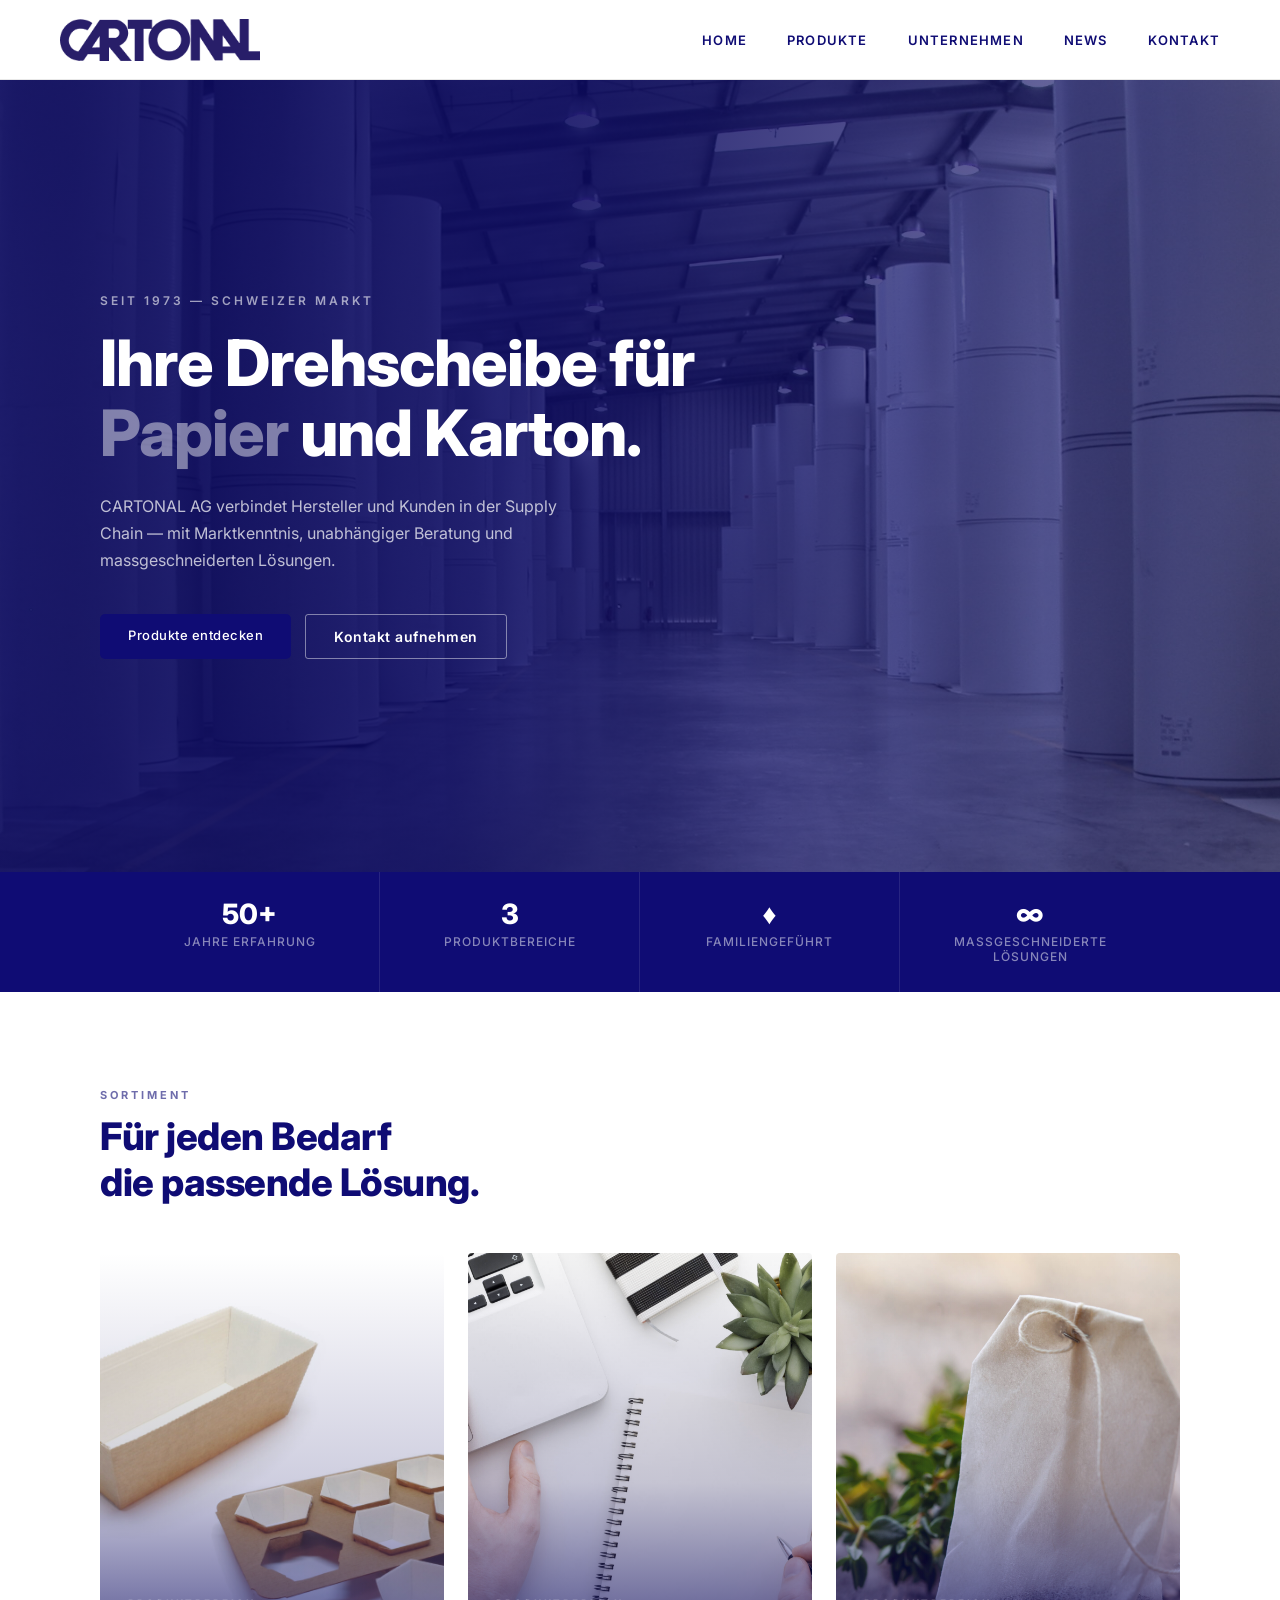
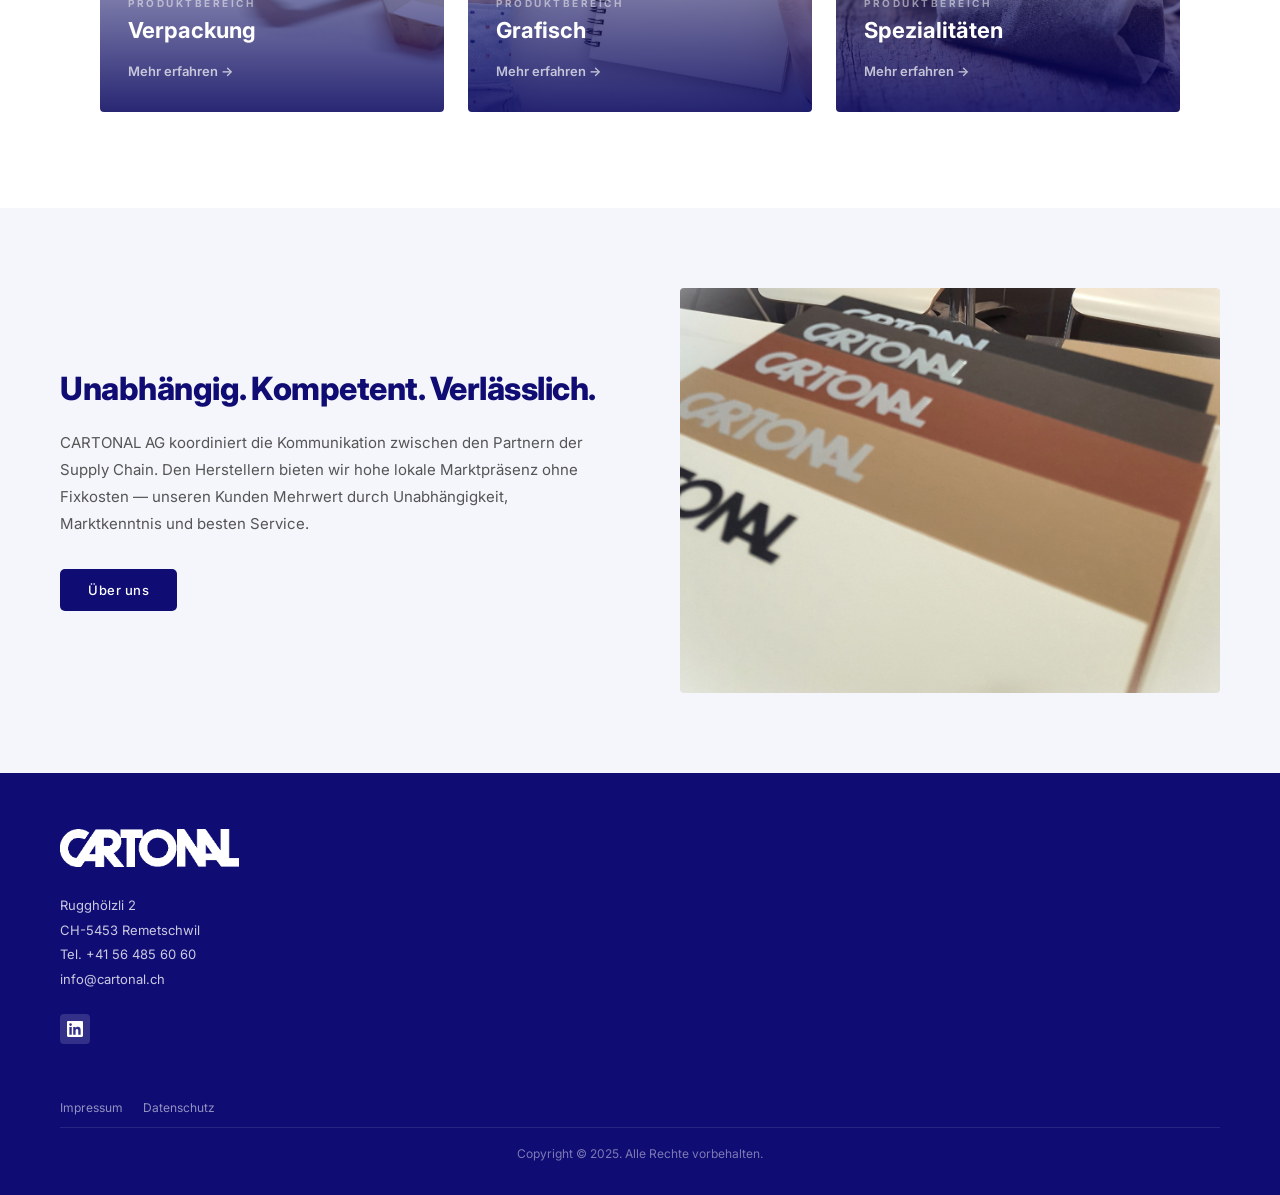
==== commit d5f0c622: "Replace CH Markt stat with Familiengeführt" ====
--- a/index.html
+++ b/index.html
@@ -351,8 +351,8 @@
     <div class="stat-label">Produktbereiche</div>
   </div>
   <div class="stat">
-    <div class="stat-number">CH</div>
-    <div class="stat-label">Schweizer Markt</div>
+    <div class="stat-number">♦</div>
+    <div class="stat-label">Familiengeführt</div>
   </div>
   <div class="stat">
     <div class="stat-number">∞</div>
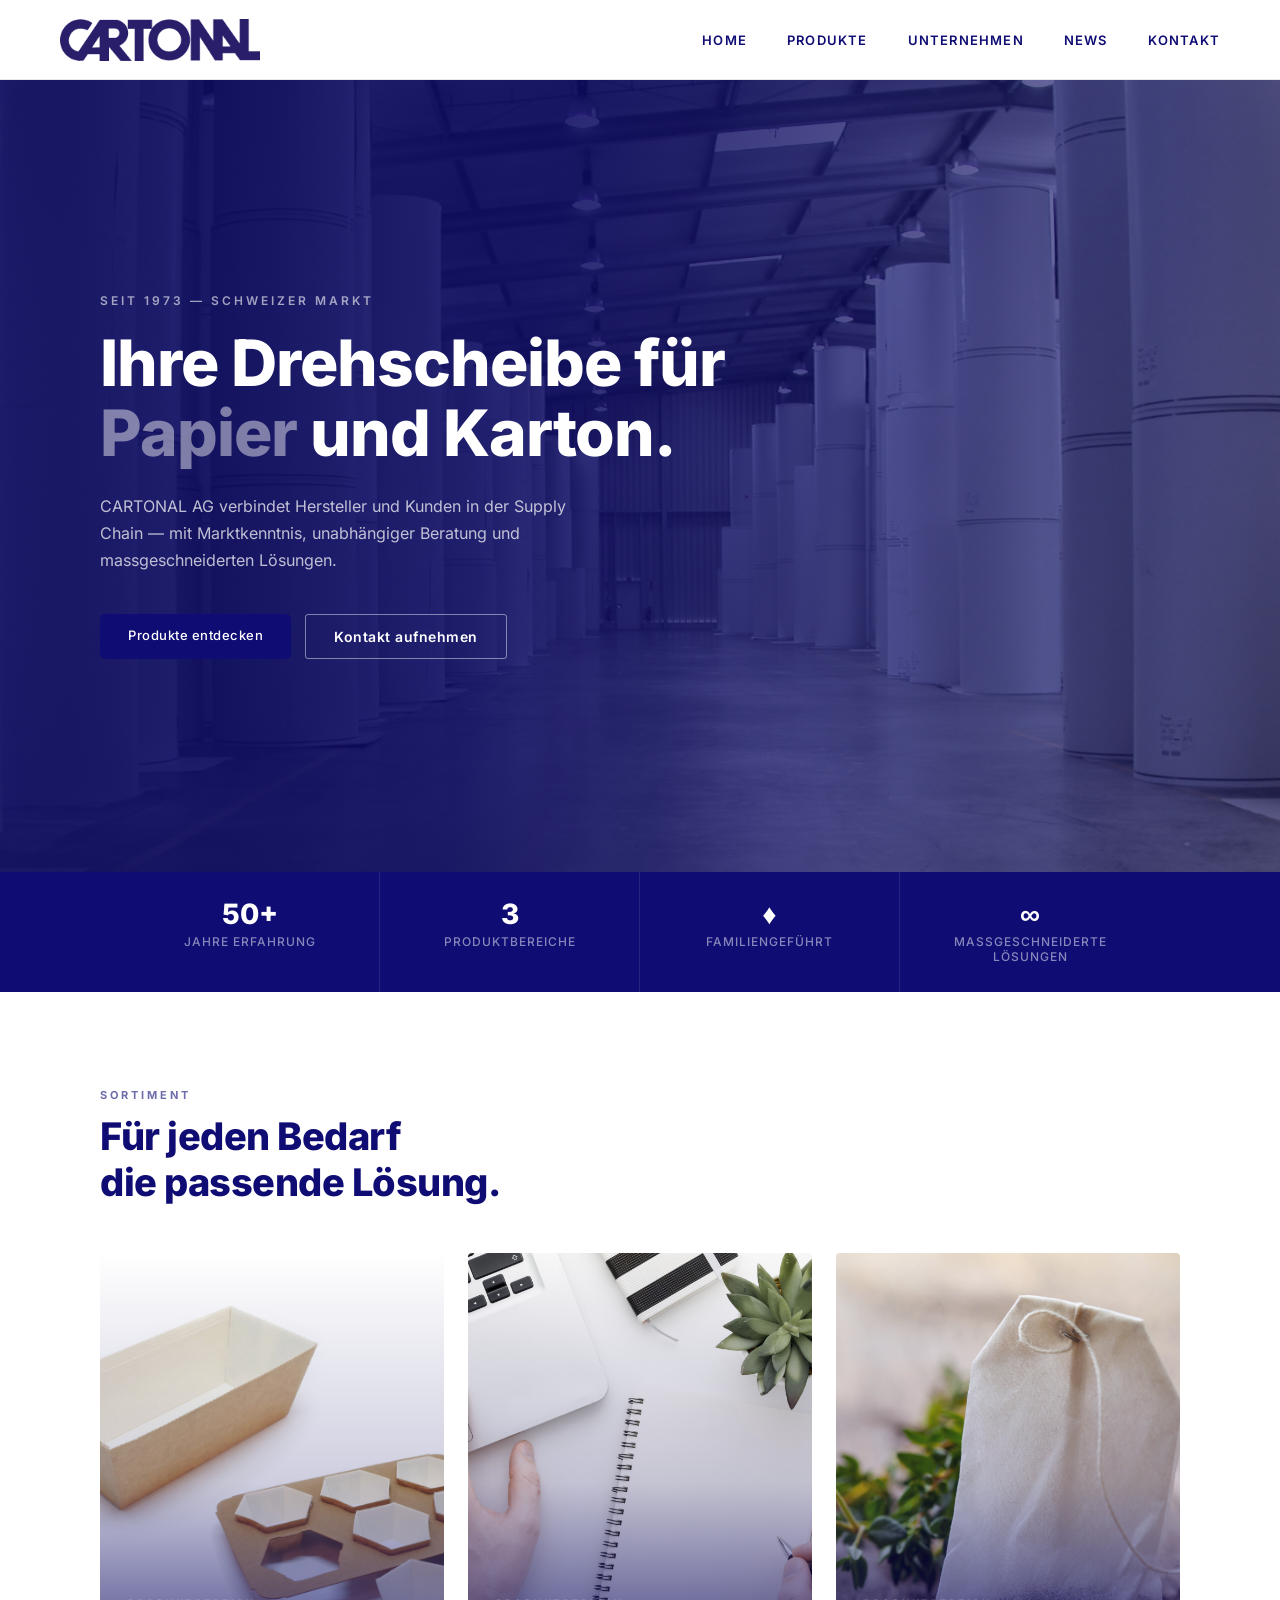
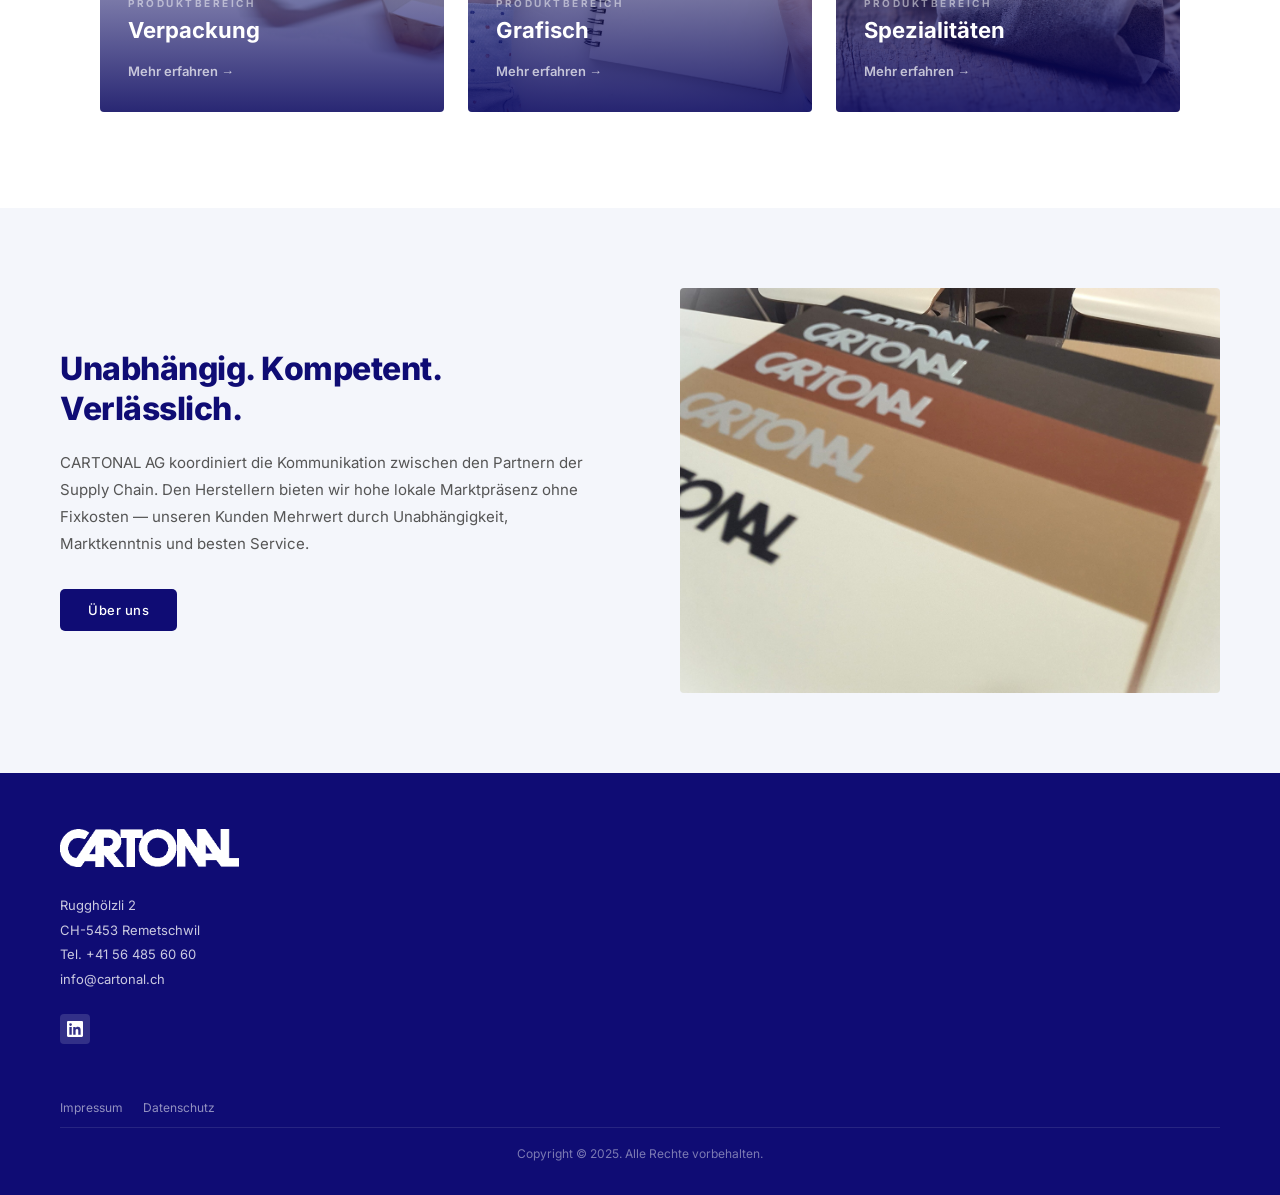
==== commit a853c47a: "Host Inter font locally to eliminate FOUC" ====
--- a/index.html
+++ b/index.html
@@ -5,7 +5,6 @@
 <meta name="viewport" content="width=device-width, initial-scale=1.0">
 <title>CARTONAL AG - Ihre Drehscheibe für Papier und Karton</title>
 <meta name="description" content="CARTONAL AG – seit 1973 Ihr führender Partner für Papier und Karton in der Schweiz. Verpackung, Grafisch, Spezialitäten.">
-<link href="https://fonts.googleapis.com/css2?family=Inter:wght@400;500;600;700;800&display=swap" rel="stylesheet">
 <link rel="stylesheet" href="style.css">
 <style>
 
--- a/style.css
+++ b/style.css
@@ -1,3 +1,20 @@
+@font-face {
+  font-family: 'Inter';
+  font-style: normal;
+  font-weight: 400 800;
+  font-display: block;
+  src: url('fonts/inter-latin-ext.woff2') format('woff2');
+  unicode-range: U+0100-02BA, U+02BD-02C5, U+02C7-02CC, U+02CE-02D7, U+02DD-02FF, U+0304, U+0308, U+0329, U+1D00-1DBF, U+1E00-1E9F, U+1EF2-1EFF, U+2020, U+20A0-20AB, U+20AD-20C0, U+2113, U+2C60-2C7F, U+A720-A7FF;
+}
+@font-face {
+  font-family: 'Inter';
+  font-style: normal;
+  font-weight: 400 800;
+  font-display: block;
+  src: url('fonts/inter-latin.woff2') format('woff2');
+  unicode-range: U+0000-00FF, U+0131, U+0152-0153, U+02BB-02BC, U+02C6, U+02DA, U+02DC, U+0304, U+0308, U+0329, U+2000-206F, U+20AC, U+2122, U+2191, U+2193, U+2212, U+2215, U+FEFF, U+FFFD;
+}
+
 *, *::before, *::after { box-sizing: border-box; margin: 0; padding: 0; }
 
 :root {
@@ -64,32 +81,43 @@
 .dropdown {
   position: absolute;
   top: 100%;
-  left: 0;
-  min-width: 180px;
+  left: -16px;
+  min-width: 200px;
   background: #fff;
-  border: 1px solid #e8e8e8;
-  box-shadow: 0 8px 24px rgba(0,0,0,0.10);
-  display: none;
+  border: none;
+  box-shadow: 0 16px 40px rgba(11,9,96,0.13), 0 2px 8px rgba(0,0,0,0.06);
+  display: flex;
   flex-direction: column;
-  padding: 10px 0 6px;
+  padding: 8px;
   z-index: 200;
-}
-
-.nav-item:hover .dropdown { display: flex; }
+  border-radius: 6px;
+  opacity: 0;
+  pointer-events: none;
+  transform: translateY(8px);
+  transition: opacity .2s ease, transform .2s ease;
+}
+
+.nav-item:hover .dropdown {
+  opacity: 1;
+  pointer-events: auto;
+  transform: translateY(0);
+}
 
 .dropdown a {
-  font-size: 12.5px;
+  font-size: 13px;
   font-weight: 500;
-  letter-spacing: 0.8px;
+  letter-spacing: 0.2px;
   color: var(--text);
-  padding: 10px 20px;
+  padding: 10px 14px;
   display: block;
   text-transform: none;
-  transition: background .15s;
+  border-radius: 4px;
+  transition: background .15s, color .15s;
 }
 
 .dropdown a:hover {
-  background: var(--gray-bg);
+  background: #f0f2fa;
+  color: var(--navy);
   opacity: 1;
 }
 
@@ -246,7 +274,7 @@
 .page-content {
   max-width: 1200px;
   margin: 0 auto;
-  padding: 56px 60px 80px;
+  padding: 56px 0 80px;
 }
 
 .page-content h1 {
@@ -603,7 +631,7 @@
   nav.open { display: flex; flex-direction: column; position: absolute; top: 80px; left: 0; right: 0; background: #fff; border-bottom: 1px solid #e8e8e8; padding: 16px 24px 24px; gap: 0; z-index: 200; }
   nav.open .nav-item { width: 100%; }
   nav.open .nav-item > a { padding: 12px 0; border-bottom: 1px solid #f0f0f0; }
-  nav.open .dropdown { position: static; display: flex; box-shadow: none; border: none; padding: 0 0 0 16px; }
+  nav.open .dropdown { position: static; opacity: 1; pointer-events: auto; transform: none; box-shadow: none; border: none; padding: 0 0 0 16px; border-radius: 0; }
 
   .hamburger { display: flex; }
 
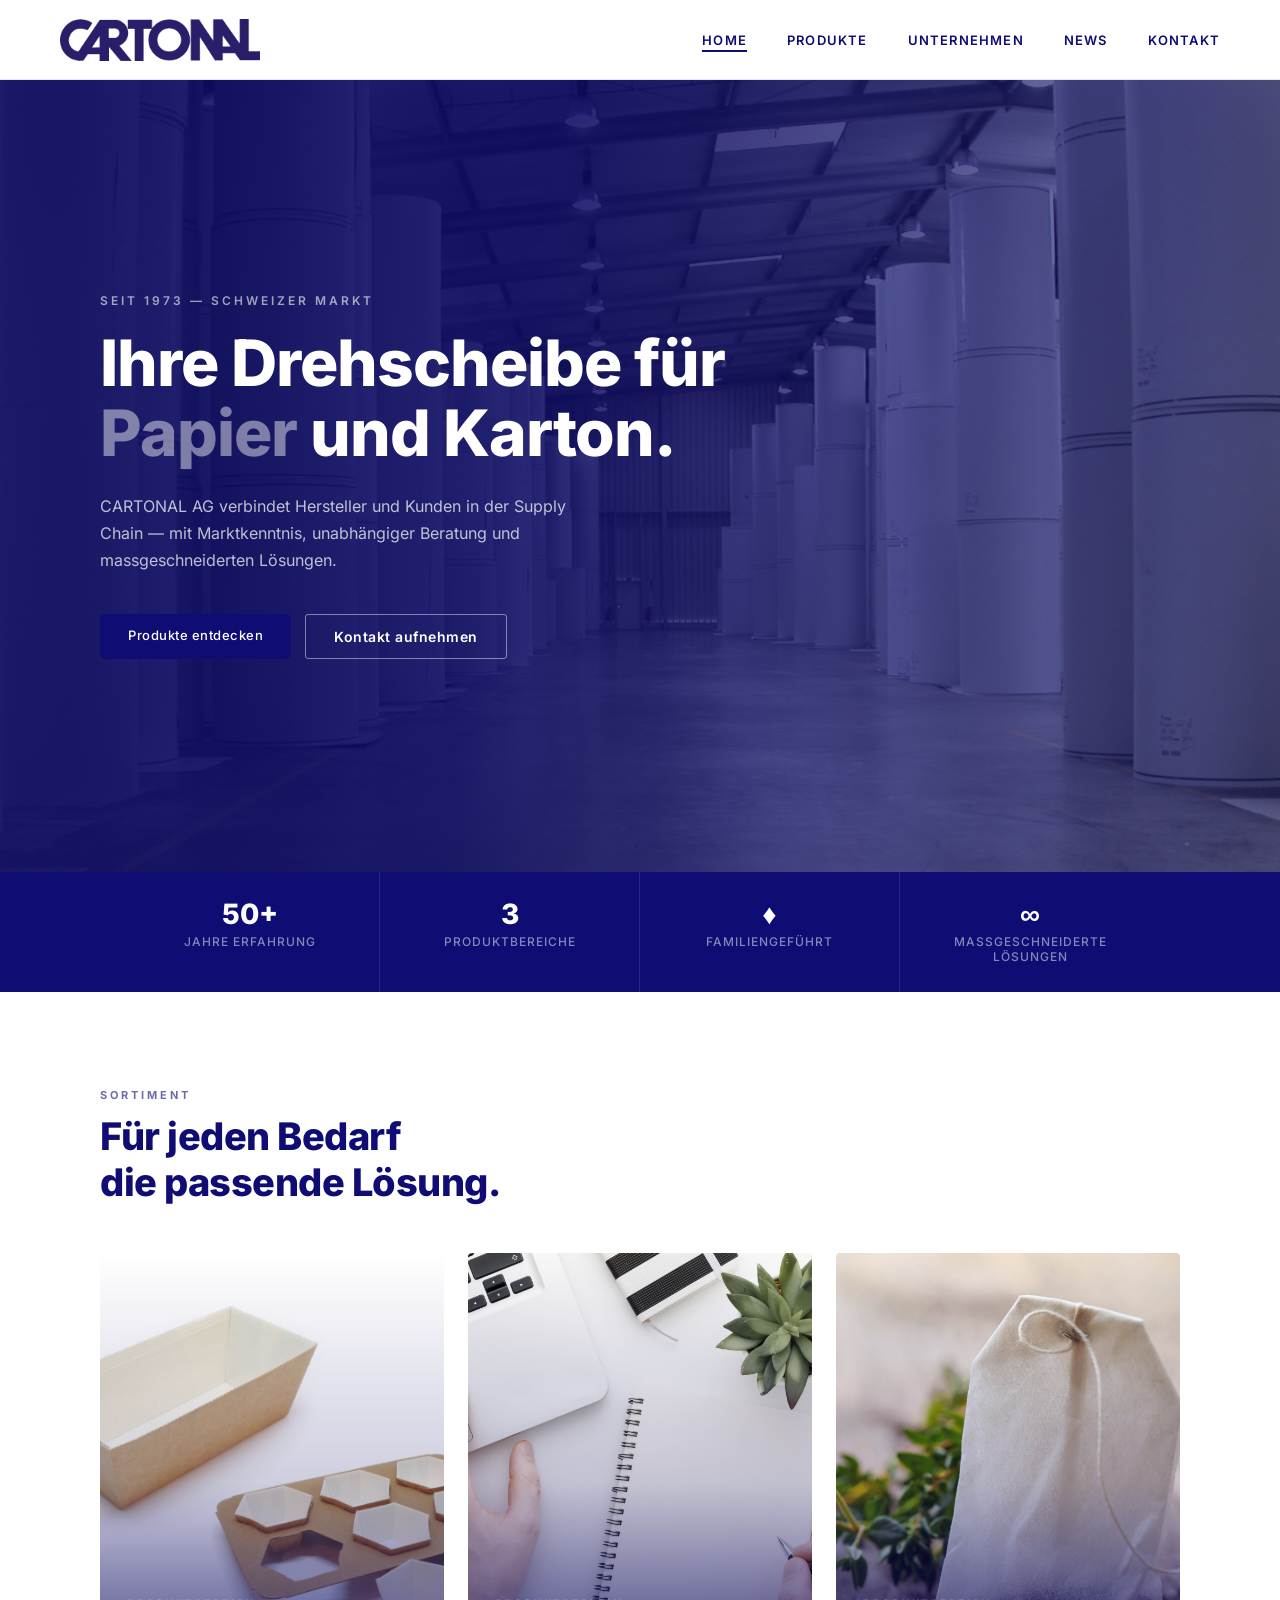
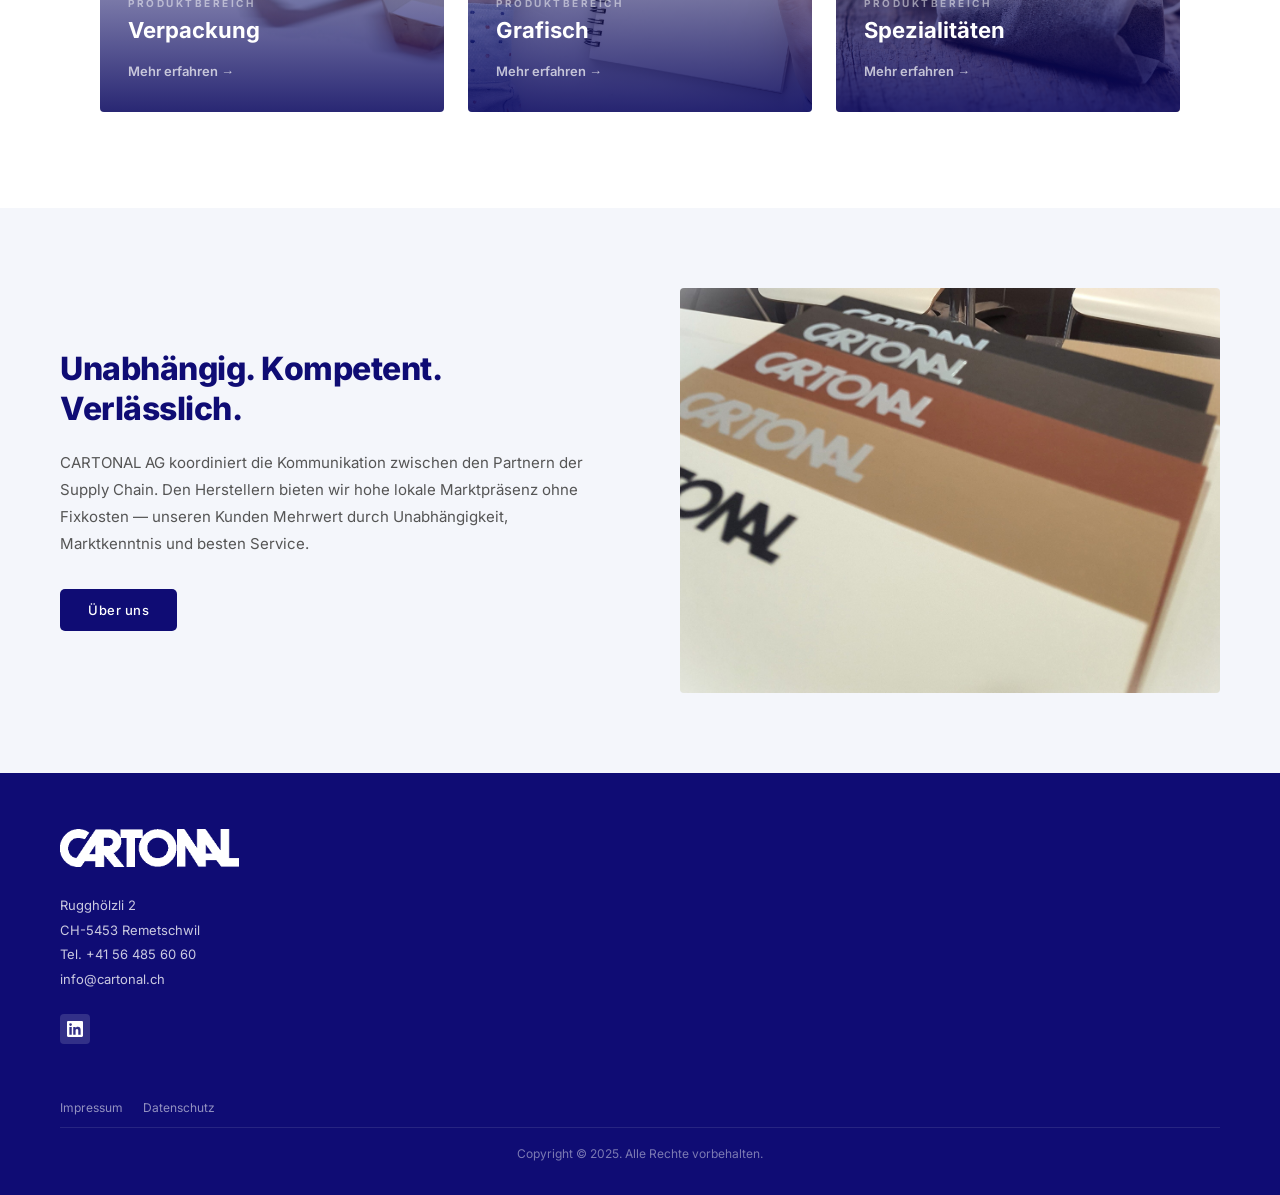
==== commit 3cf4239e: "SEO + design: favicon, sitemap, nav active, OG tags, JSON-LD, page fade-in, kontakt hero, produkte h" ====
--- a/index.html
+++ b/index.html
@@ -6,6 +6,12 @@
 <title>CARTONAL AG - Ihre Drehscheibe für Papier und Karton</title>
 <meta name="description" content="CARTONAL AG – seit 1973 Ihr führender Partner für Papier und Karton in der Schweiz. Verpackung, Grafisch, Spezialitäten.">
 <link rel="stylesheet" href="style.css">
+<link rel="icon" href="favicon.svg" type="image/svg+xml">
+<meta property="og:title" content="CARTONAL AG – Papier und Karton seit 1973">
+<meta property="og:description" content="Ihr führender Partner für Papier und Karton in der Schweiz. Verpackung, Grafisch, Spezialitäten.">
+<meta property="og:type" content="website">
+<meta property="og:url" content="https://cartonal.ch/">
+<script type="application/ld+json">{"@context":"https://schema.org","@type":"Organization","name":"CARTONAL AG","url":"https://cartonal.ch","logo":"https://cartonal.ch/logo.png","address":{"@type":"PostalAddress","streetAddress":"Rugghölzli 2","postalCode":"5453","addressLocality":"Remetschwil","addressCountry":"CH"},"telephone":"+41564856060","email":"info@cartonal.ch","foundingDate":"1973","sameAs":["https://www.linkedin.com/company/cartonal-ag/"]}</script>
 <style>
 
 /* ── HERO ─────────────────────────────────────────── */
@@ -299,7 +305,7 @@
 
 <!-- HEADER -->
 <header>
-  <a href="index.html"><img src="logo.png" alt="Cartonal AG" class="logo-img" width="200" height="42"></a>
+  <a href="index.html"><img src="logo.png" alt="" class="logo-img" width="200" height="42"></a>
   <button class="hamburger" onclick="document.querySelector('nav').classList.toggle('open')" aria-label="Menu">
     <span></span><span></span><span></span>
   </button>
@@ -436,5 +442,6 @@
   <div class="copyright">Copyright &copy; 2025. Alle Rechte vorbehalten.</div>
 </footer>
 
+<script src="nav-active.js" defer></script>
 </body>
 </html>
--- a/style.css
+++ b/style.css
@@ -49,6 +49,7 @@
   width: 200px;
   height: 42px;
   display: block;
+  color: transparent;
 }
 
 nav {
@@ -76,6 +77,20 @@
 }
 
 nav a:hover { opacity: .65; }
+
+nav .nav-item > a.nav-active {
+  border-bottom: 2px solid var(--navy);
+  padding-bottom: 2px;
+  opacity: 1;
+}
+
+@keyframes pageFadeIn {
+  from { opacity: 0; transform: translateY(10px); }
+  to   { opacity: 1; transform: translateY(0); }
+}
+.vp-section, .news-section, .page-content {
+  animation: pageFadeIn 0.35s ease;
+}
 
 /* Dropdown */
 .dropdown {
